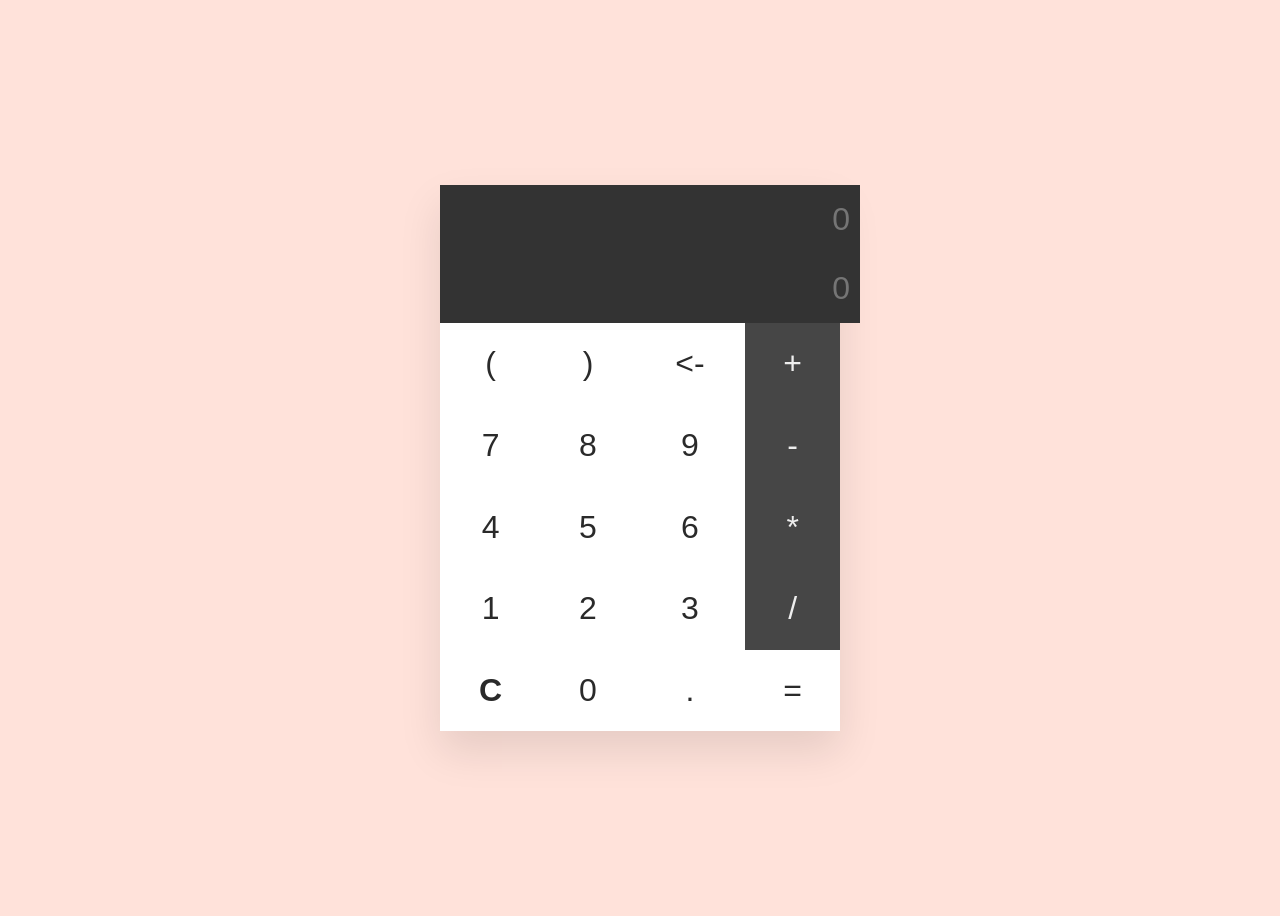
==== calculator.html @ 941ebf4f "Add files via upload" ====
<!DOCTYPE html>
<html lang="en=EN">
  <head>
    <meta charset="UTF-8">
      <title>Calculator</title>
  </head>
  <style>
  body{
       background:rgb(255,226,218);
       color: rgb(42,42,42);
       font-family: Arial, sans-serif;
       display: flex;
       align-items: center;
       justify-content: center;
       height: 100vh;
  }
  .container {
       width: 400px;
       background: #fff;
       box-shadow: 0 20px 40px rgba(0, 0, 0, 0.1);
       }
  table {
       border-collapse: collapse;
       width: 100%;
  }
  td {
       font-size: 2em;
       padding: 0.7em;
       text-align: center;
       cursor: default;
       transition: 0.2s;
  }
  td:hover {
       background-color: rgb(199, 199, 199);
  }
  input {
       padding: 16px 10px;
       width: 100%;
       border: 0;
       font-size: 2em;
       background-color: #333;
       color: #eee;
       text-align: right;
  }
  .vari {
       background-color: rgb(70,70,70);
       color: #eee;
  }
  .vari:hover{
       background-color:#222;
  }
  </style>
  <body>
    <div class="container">
        <label for="useinp"></label><input type="text" id="useinp" placeholder="0" disabled/>
        <label for="compout"></label><input type="text" id="compout" placeholder="0" disabled/>
          <table>
               <tr>
               <td onclick="calcad('(')">(</td>
               <td onclick="calcad('(')">)</td>
               <td onclick="removech( )">&lt;-</td>
               <td onclick="calcad('+')" class="vari">+</td>
               </tr>
               <tr>
                    <td onclick="calcad('7')">7</td>
                    <td onclick="calcad('8')">8</td>
                    <td onclick="calcad('9')">9</td>
                    <td onclick="calcad('-')" class="vari">-</td>
               </tr>
               <tr>
                    <td onclick="calcad('4')">4</td>
                    <td onclick="calcad('5')">5</td>
                    <td onclick="calcad('6')">6</td>
                    <td onclick="calcad('*')" class="vari">*</td>
               </tr>
               <tr>
                    <td onclick="calcad('1')">1</td>
                    <td onclick="calcad('2')">2</td>
                    <td onclick="calcad('3')">3</td>
                    <td onclick="calcad('/')" class="vari">/</td>
               </tr>
               <tr>
                    <td onclick="reset()"><b>C</b></td>
                    <td onclick="calcad('0')">0</td>
                    <td onclick="calcad('.')">.</td>
                    <td class="equalbtn('=')" onclick="execm()">=</td>
               </tr>
          </table>
   </div>
   <script>
       var tbcal = "";
       const useinp = document.getElementById('useinp');
   const compinp = document.getElementById('compinp');
   function calcad(value) {
        tbcal += value;
        useinp.value = tbcal;
   }
   function removech( ) {
        tbcal = tbcal.substring(0, tbcal.length - 1);
        useinp.value = tbcal;
   }
   function execm( ) {
        if (tbcal.length === 0 || tbcal === "") {
             alert("Needs an input");
             return;
        }
       var ans;
       try {
           ans = eval(tbcal);
           compinp.value = ans;
       } catch (err) {
           alert("Invalid Input");
       }
   }
   function reset() {
        useinp.value = "";
        compinp.value = "";
        tbcal = "";
   }
   </script>
</body>
</html>
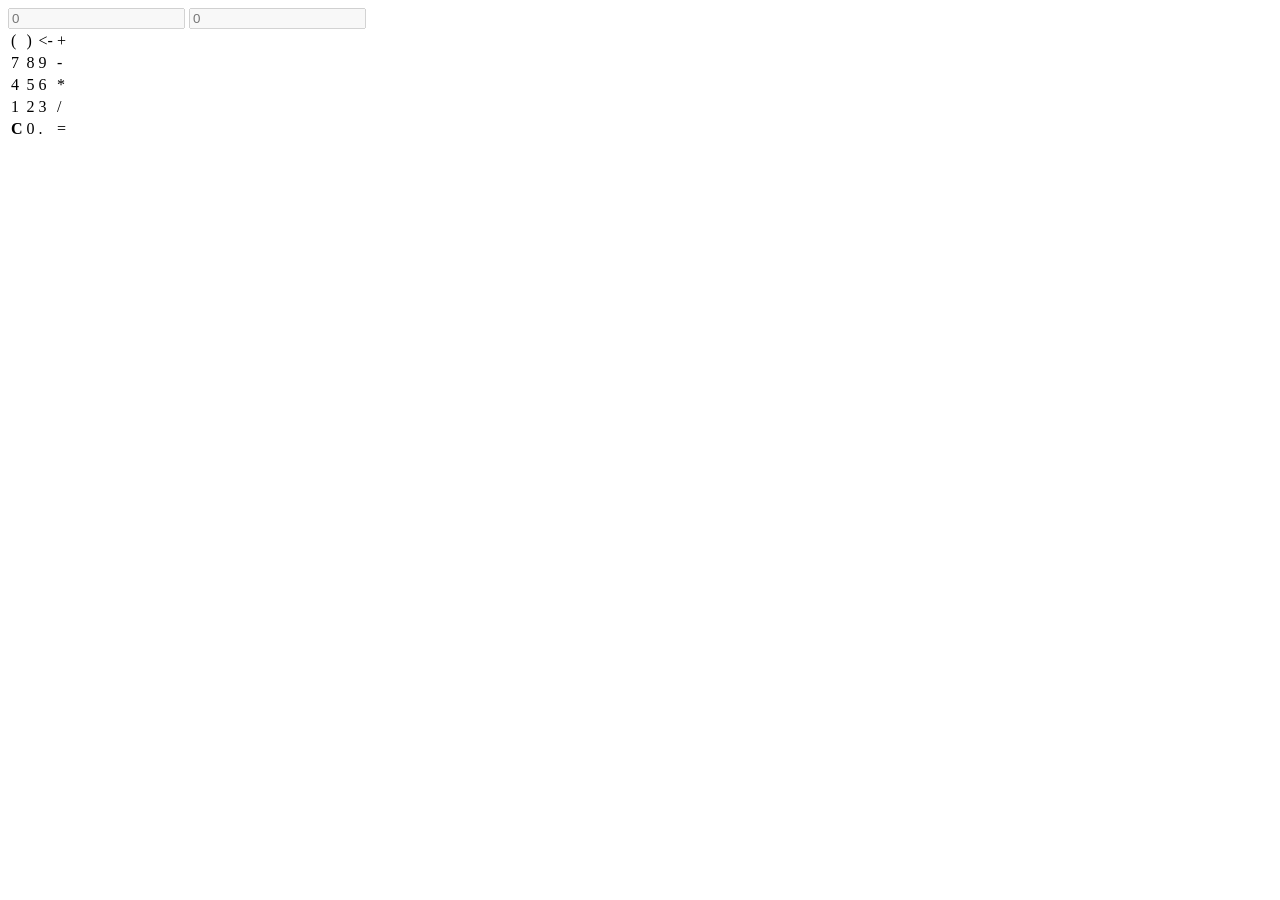
==== commit b2071be0: "форматирован calculator.html" ====
--- a/calculator.html
+++ b/calculator.html
@@ -1,65 +1,23 @@
 <!DOCTYPE html>
-<html lang="en=EN">
-  <head>
-    <meta charset="UTF-8">
-      <title>Calculator</title>
-  </head>
-  <style>
-  body{
-       background:rgb(255,226,218);
-       color: rgb(42,42,42);
-       font-family: Arial, sans-serif;
-       display: flex;
-       align-items: center;
-       justify-content: center;
-       height: 100vh;
-  }
-  .container {
-       width: 400px;
-       background: #fff;
-       box-shadow: 0 20px 40px rgba(0, 0, 0, 0.1);
-       }
-  table {
-       border-collapse: collapse;
-       width: 100%;
-  }
-  td {
-       font-size: 2em;
-       padding: 0.7em;
-       text-align: center;
-       cursor: default;
-       transition: 0.2s;
-  }
-  td:hover {
-       background-color: rgb(199, 199, 199);
-  }
-  input {
-       padding: 16px 10px;
-       width: 100%;
-       border: 0;
-       font-size: 2em;
-       background-color: #333;
-       color: #eee;
-       text-align: right;
-  }
-  .vari {
-       background-color: rgb(70,70,70);
-       color: #eee;
-  }
-  .vari:hover{
-       background-color:#222;
-  }
-  </style>
-  <body>
-    <div class="container">
-        <label for="useinp"></label><input type="text" id="useinp" placeholder="0" disabled/>
-        <label for="compout"></label><input type="text" id="compout" placeholder="0" disabled/>
+<html>
+
+<head>
+     <meta charset="UTF-8">
+     <meta lang="RU-ru">
+     <title>Calculator</title>
+     <link rel="stylesheet" href="styles.css">
+</head>
+
+<body>
+     <div class="container">
+          <label for="useinp"></label><input type="text" id="useinp" placeholder="0" disabled />
+          <label for="compout"></label><input type="text" id="compout" placeholder="0" disabled />
           <table>
                <tr>
-               <td onclick="calcad('(')">(</td>
-               <td onclick="calcad('(')">)</td>
-               <td onclick="removech( )">&lt;-</td>
-               <td onclick="calcad('+')" class="vari">+</td>
+                    <td onclick="calcad('(')">(</td>
+                    <td onclick="calcad('(')">)</td>
+                    <td onclick="removech( )">&lt;-</td>
+                    <td onclick="calcad('+')" class="vari">+</td>
                </tr>
                <tr>
                     <td onclick="calcad('7')">7</td>
@@ -86,37 +44,8 @@
                     <td class="equalbtn('=')" onclick="execm()">=</td>
                </tr>
           </table>
-   </div>
-   <script>
-       var tbcal = "";
-       const useinp = document.getElementById('useinp');
-   const compinp = document.getElementById('compinp');
-   function calcad(value) {
-        tbcal += value;
-        useinp.value = tbcal;
-   }
-   function removech( ) {
-        tbcal = tbcal.substring(0, tbcal.length - 1);
-        useinp.value = tbcal;
-   }
-   function execm( ) {
-        if (tbcal.length === 0 || tbcal === "") {
-             alert("Needs an input");
-             return;
-        }
-       var ans;
-       try {
-           ans = eval(tbcal);
-           compinp.value = ans;
-       } catch (err) {
-           alert("Invalid Input");
-       }
-   }
-   function reset() {
-        useinp.value = "";
-        compinp.value = "";
-        tbcal = "";
-   }
-   </script>
+     </div>
+     <script src="script.js"></script>
 </body>
-</html>
+
+</html>
